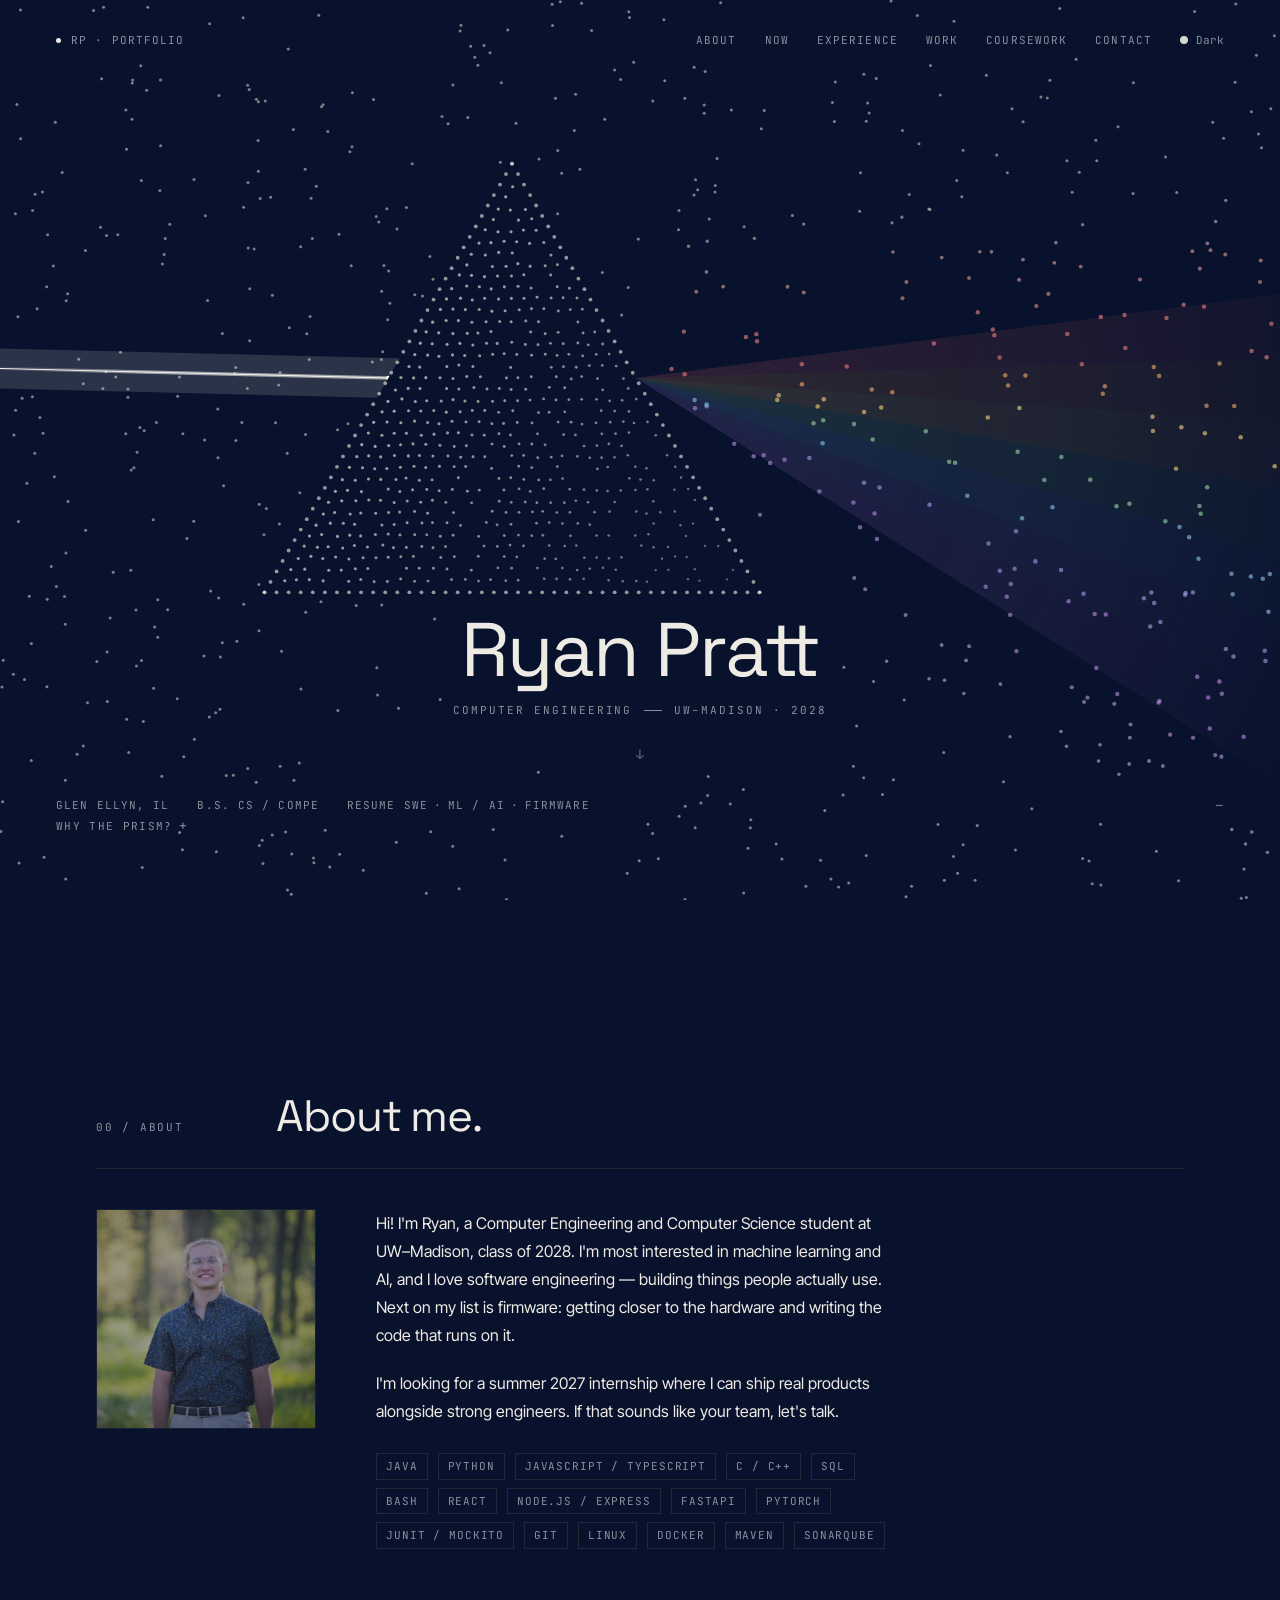
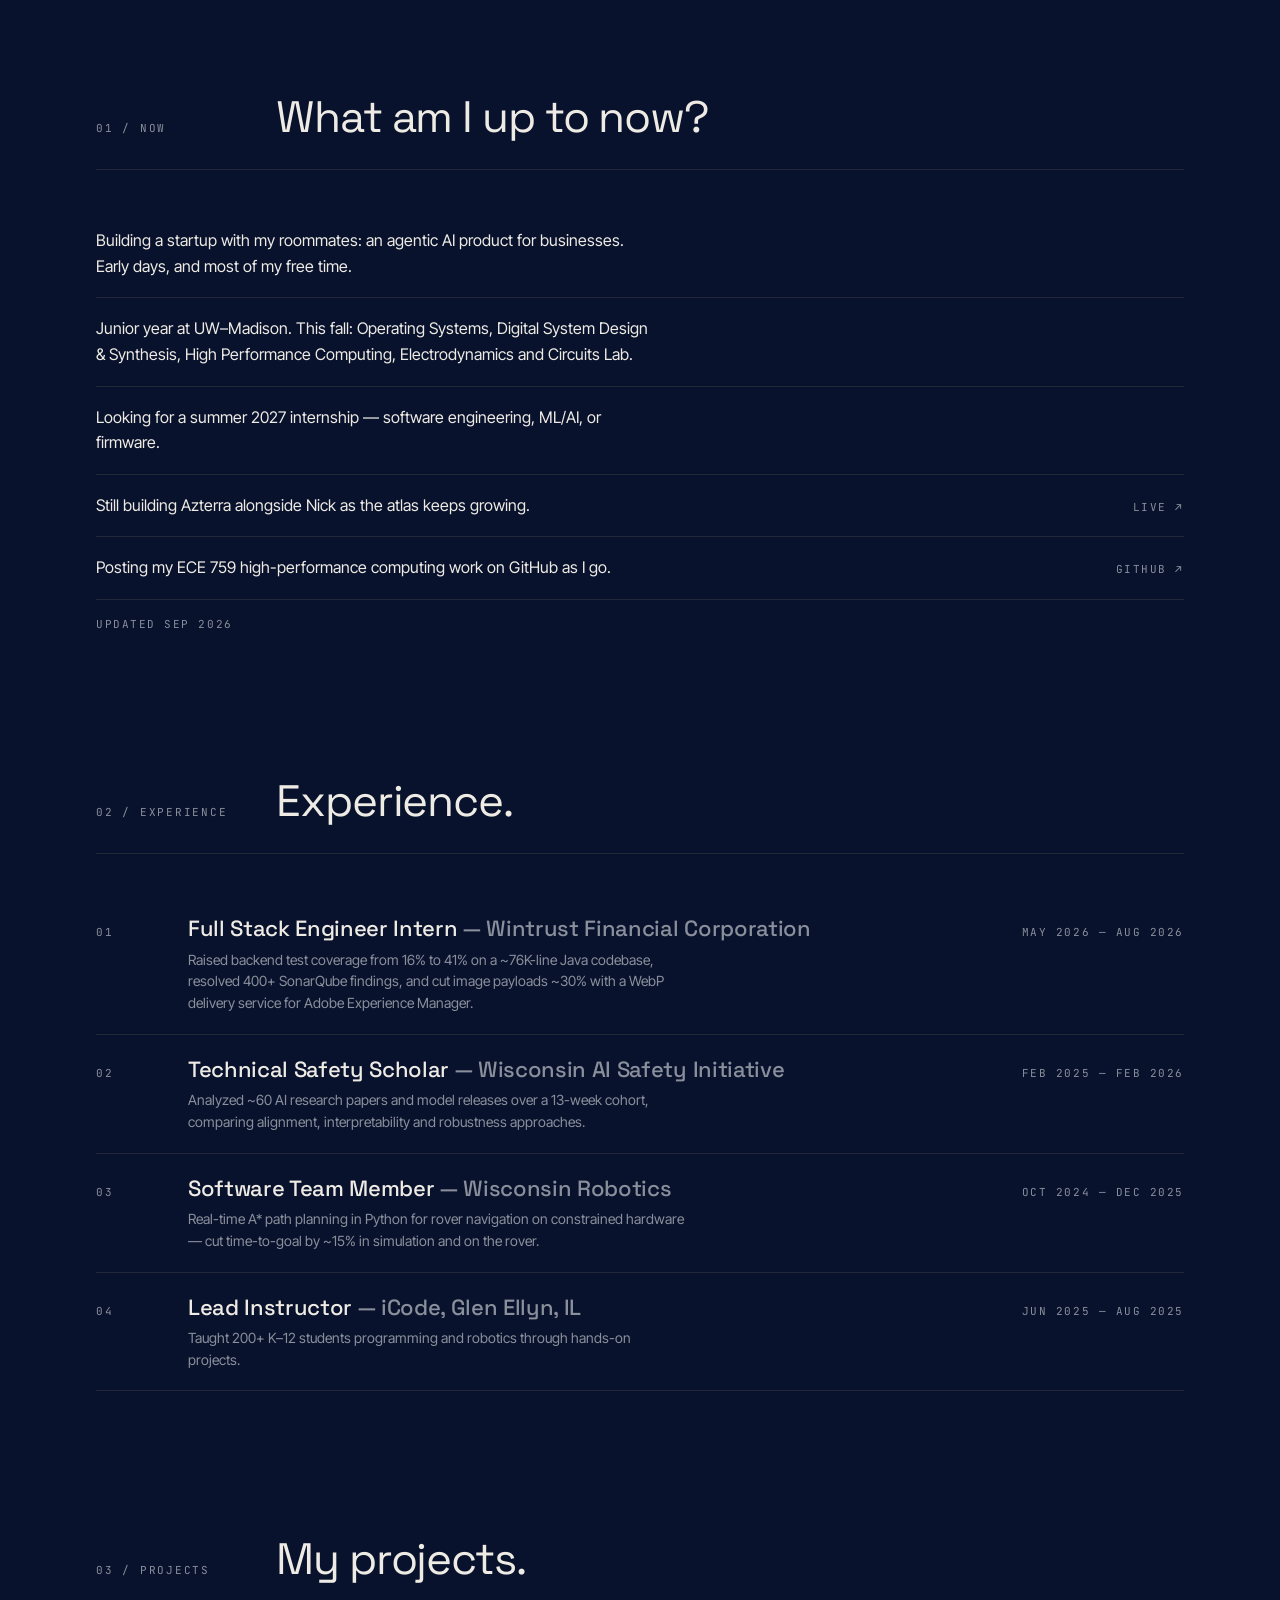
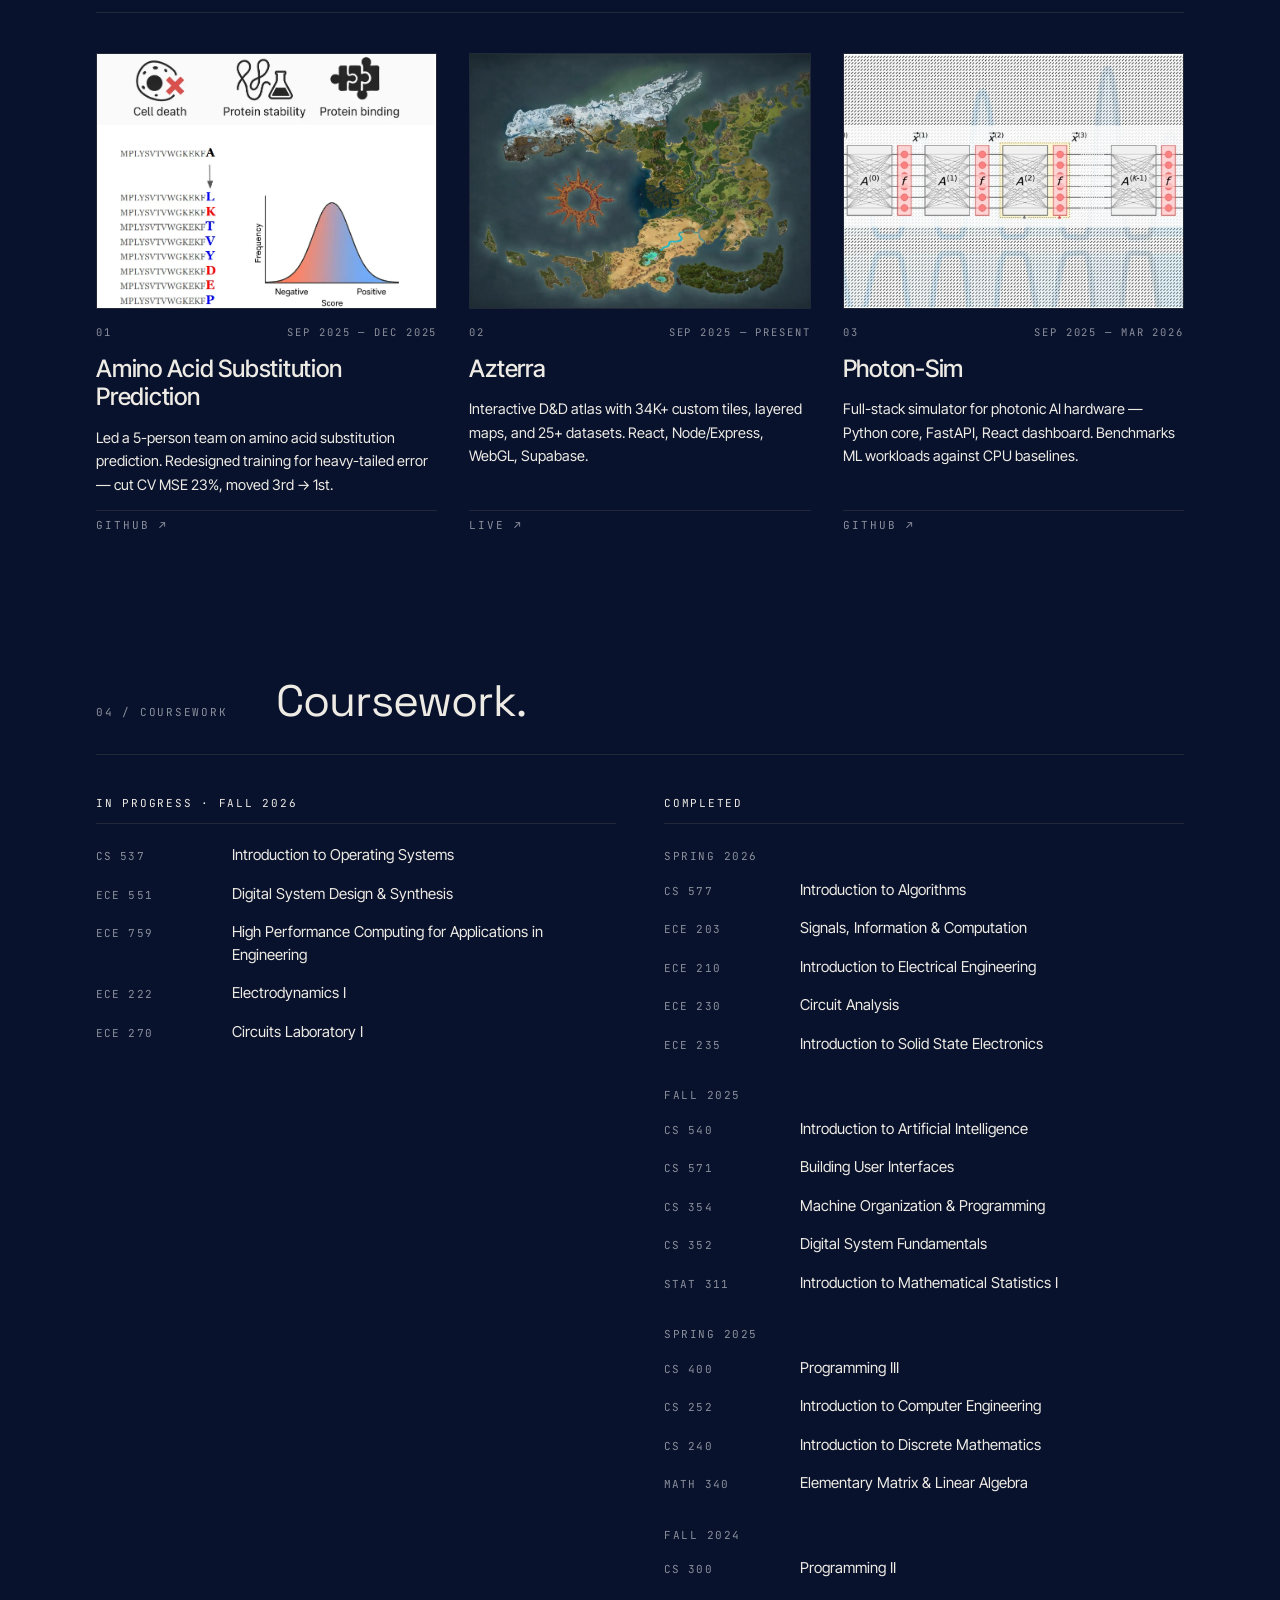
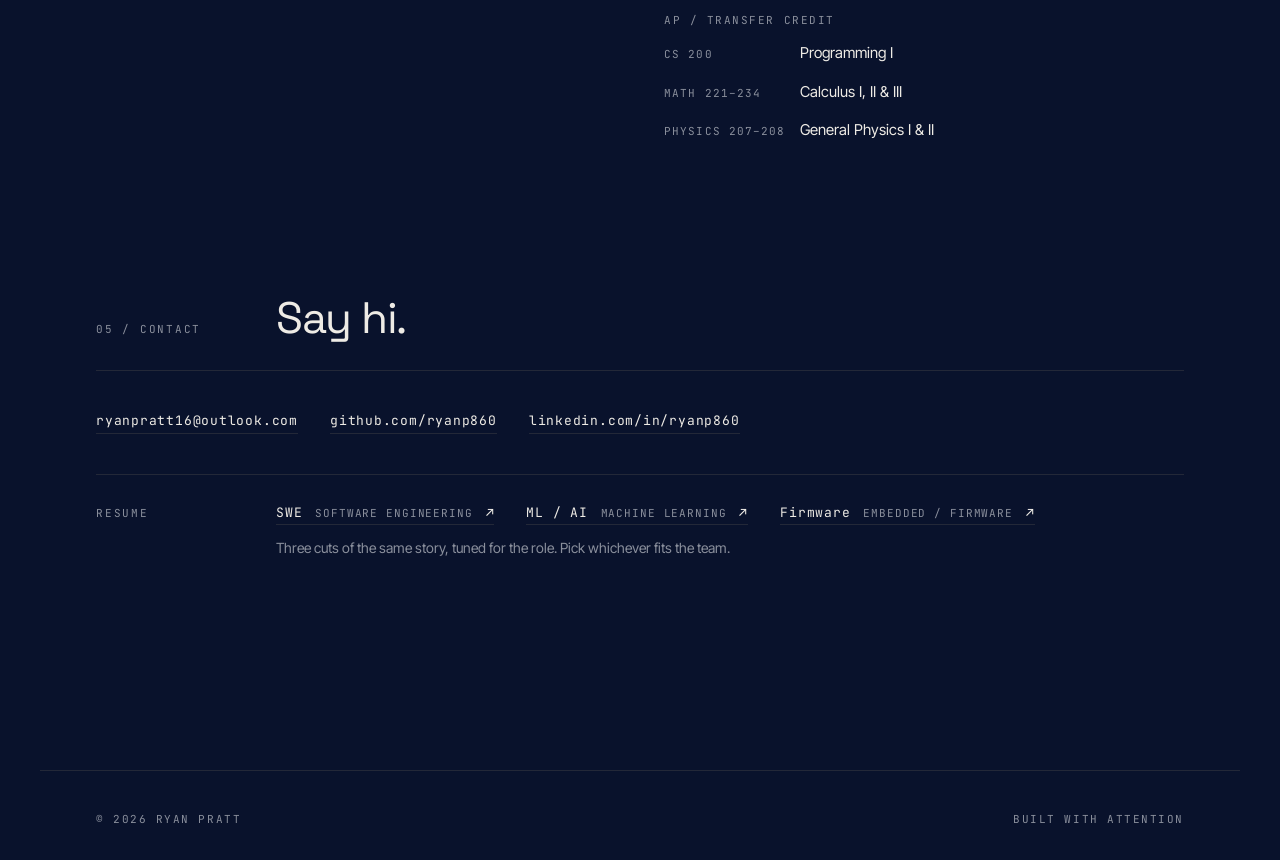
==== preview/scroll-spy/index.html @ 7c5acd74 "preview scroll-spy" ====
<!doctype html>
<html lang="en">
  <head>
    <meta charset="UTF-8" />
    <meta name="viewport" content="width=device-width, initial-scale=1.0" />
    <meta name="description" content="Ryan Pratt — Computer Engineering and Computer Science student at UW–Madison. Machine learning and AI, software engineering, firmware next." />
    <title>Ryan Pratt — Portfolio</title>
    <link rel="icon" href="/preview/scroll-spy/favicon.svg" type="image/svg+xml" />
    <meta property="og:title" content="Ryan Pratt — Portfolio" />
    <meta property="og:description" content="Computer Engineering and Computer Science student at UW–Madison. Machine learning and AI, software engineering, firmware next." />
    <meta property="og:type" content="website" />
    <meta property="og:url" content="https://ryanp860.github.io/" />
    <meta property="og:image" content="https://ryanp860.github.io/og.jpg" />
    <meta property="og:image:width" content="1200" />
    <meta property="og:image:height" content="630" />
    <meta name="twitter:card" content="summary_large_image" />
    <meta name="theme-color" content="#09122C" />
    <link rel="preconnect" href="https://fonts.googleapis.com" />
    <link rel="preconnect" href="https://fonts.gstatic.com" crossorigin />
    <link href="https://fonts.googleapis.com/css2?family=Space+Grotesk:wght@300;400;500;600&family=JetBrains+Mono:wght@400;500&family=Inter+Tight:wght@300;400;500&display=swap" rel="stylesheet" />
    <script type="module" crossorigin src="/preview/scroll-spy/assets/index-CgZBT2Pl.js"></script>
    <link rel="stylesheet" crossorigin href="/preview/scroll-spy/assets/index-nPAJjqYy.css">
  </head>
  <body>
    <div id="root"></div>
  </body>
</html>
---- preview/scroll-spy/assets/index-nPAJjqYy.css ----
:root{--bg: oklch(.975 .006 80);--surface: oklch(.955 .008 80);--ink: oklch(.18 .01 270);--muted: oklch(.48 .01 270);--hairline: oklch(.85 .006 80);--font-display: "Space Grotesk", "Inter Tight", -apple-system, BlinkMacSystemFont, sans-serif;--font-body: "Inter Tight", -apple-system, BlinkMacSystemFont, sans-serif;--font-mono: "JetBrains Mono", ui-monospace, monospace}html[data-theme=dark]{--bg: #09122C;--surface: oklch(.21 .04 270);--ink: oklch(.94 .008 80);--muted: oklch(.65 .02 270);--hairline: oklch(.28 .03 270)}*{box-sizing:border-box}html,body{margin:0;padding:0}body{background:var(--bg);color:var(--ink);font-family:var(--font-body);font-weight:400;font-size:15px;line-height:1.5;-webkit-font-smoothing:antialiased;transition:background .9s cubic-bezier(.4,0,.2,1),color .9s cubic-bezier(.4,0,.2,1);overflow-x:hidden}.stars-canvas{position:fixed;inset:0;width:100%;height:100%;pointer-events:none;z-index:0}.hero{position:relative;min-height:100vh;min-height:100svh;z-index:1}.hero-canvas-layer{position:absolute;inset:0;z-index:0}.prism-canvas{position:absolute;inset:0;width:100%;height:100%;display:block}.hero-chrome{position:relative;z-index:2;display:grid;grid-template-rows:auto 1fr auto;min-height:100vh;min-height:100svh;padding:32px 56px;pointer-events:none}.hero-chrome>*{pointer-events:auto}.hero-chrome .stage{pointer-events:none}.chrome-row{display:flex;justify-content:space-between;align-items:center;font-family:var(--font-mono);font-size:11px;letter-spacing:.1em;text-transform:uppercase;color:var(--muted)}.chrome-row .dot{display:inline-block;width:5px;height:5px;border-radius:50%;background:var(--ink);margin-right:10px;vertical-align:middle}.chrome-row a,.chrome-row button{color:var(--muted);background:none;border:0;font:inherit;text-decoration:none;cursor:pointer;padding:0}.chrome-row a:hover,.chrome-row button:hover{color:var(--ink)}.chrome-row .group{display:flex;gap:28px;align-items:center}.chrome-row a.active{color:var(--ink);border-bottom:1px solid var(--hairline);padding-bottom:2px}.stage{display:grid;place-items:end center;padding-bottom:4vh}.lockup{text-align:center;pointer-events:auto}.lockup .name{font-family:var(--font-display);font-weight:400;font-style:normal;font-size:clamp(40px,6vw,76px);letter-spacing:-.03em;line-height:1;color:var(--ink)}.lockup .role{margin-top:14px;font-family:var(--font-mono);font-size:11px;letter-spacing:.18em;text-transform:uppercase;color:var(--muted)}.lockup .role .sep{display:inline-block;width:18px;height:1px;background:var(--muted);vertical-align:middle;margin:0 12px}.scroll-cue{margin-top:30px;font-family:var(--font-mono);font-size:13px;line-height:1;color:var(--muted);opacity:0;animation:scroll-cue-in .5s ease forwards 1.5s,scroll-cue-drift 2s ease-in-out infinite 1.5s}@keyframes scroll-cue-in{to{opacity:.7}}@keyframes scroll-cue-drift{0%,to{transform:translateY(0)}50%{transform:translateY(6px)}}@media(prefers-reduced-motion:reduce){.scroll-cue{opacity:.7;animation:none}}.readout{font-variant-numeric:tabular-nums;min-width:170px;text-align:right}@media(max-width:720px){.hero-chrome{padding:24px 20px}.chrome-row{flex-wrap:wrap;gap:10px 16px}.chrome-row .group{gap:16px;flex-wrap:wrap}.chrome-row .group>span:first-child{white-space:nowrap}.readout{min-width:0;text-align:left}}main{position:relative;z-index:1;padding:120px 56px 140px;max-width:1200px;margin:0 auto}@media(max-width:720px){main{padding:80px 24px 100px}}section{padding:72px 0}.section-head{display:grid;grid-template-columns:140px 1fr;gap:40px;align-items:baseline;padding-bottom:28px;border-bottom:1px solid var(--hairline)}.section-head .marker{font-family:var(--font-mono);font-size:11px;letter-spacing:.16em;text-transform:uppercase;color:var(--muted)}.section-head h2{margin:0;font-family:var(--font-display);font-weight:400;font-size:clamp(28px,3.6vw,44px);letter-spacing:-.025em;line-height:1.1}.section-head h2 em,.proj-head-row h2 em{font-style:normal}.two-col{display:grid;grid-template-columns:minmax(180px,240px) 1fr;gap:40px;margin-top:40px}.two-col .marker{font-family:var(--font-mono);font-size:11px;letter-spacing:.16em;text-transform:uppercase;color:var(--muted);padding-top:4px}@media(max-width:720px){.section-head,.two-col{grid-template-columns:1fr;gap:16px}}.proj-head-row{display:flex;align-items:baseline;gap:20px;flex-wrap:wrap}.proj-head-row h2{flex:0 0 auto}.proj-peek{background:none;border:none;font-family:var(--font-mono);font-size:12px;letter-spacing:.06em;color:var(--muted);cursor:pointer;padding:0 0 4px;margin-left:4px;text-decoration:none;transition:color .16s}.proj-peek:hover{color:var(--ink)}.back-arrow{background:none;border:1px solid var(--hairline);width:34px;height:34px;border-radius:50%;color:var(--ink);cursor:pointer;font-size:16px;line-height:1;display:inline-flex;align-items:center;justify-content:center;transition:border-color .16s,transform .16s;flex:0 0 auto}.back-arrow:hover{border-color:var(--ink);transform:translate(-2px)}.proj-link.placeholder{color:var(--muted);opacity:.6}@keyframes slideInFromRight{0%{opacity:0;transform:translate(28px)}to{opacity:1;transform:translate(0)}}@keyframes slideInFromLeft{0%{opacity:0;transform:translate(-28px)}to{opacity:1;transform:translate(0)}}.proj-slide-in-forward{animation:slideInFromRight .38s cubic-bezier(.2,.7,.2,1) both}.proj-slide-in-back{animation:slideInFromLeft .38s cubic-bezier(.2,.7,.2,1) both}.proj-slide-in{animation:slideInFromRight .38s cubic-bezier(.2,.7,.2,1) both}@keyframes projEnterRight{0%{opacity:0;transform:translate(32px)}to{opacity:1;transform:translate(0)}}@keyframes projEnterLeft{0%{opacity:0;transform:translate(-32px)}to{opacity:1;transform:translate(0)}}@keyframes projExitLeft{0%{opacity:1;transform:translate(0)}to{opacity:0;transform:translate(-24px)}}@keyframes projExitRight{0%{opacity:1;transform:translate(0)}to{opacity:0;transform:translate(24px)}}.proj-enter-forward{animation:projEnterRight .3s cubic-bezier(.2,.7,.2,1) both}.proj-enter-back{animation:projEnterLeft .3s cubic-bezier(.2,.7,.2,1) both}.proj-exit-forward{animation:projExitLeft .22s cubic-bezier(.5,0,.75,0) both;pointer-events:none}.proj-exit-back{animation:projExitRight .22s cubic-bezier(.5,0,.75,0) both;pointer-events:none}@media(prefers-reduced-motion:reduce){.proj-slide-in-forward,.proj-slide-in-back,.proj-slide-in,.proj-enter-forward,.proj-enter-back,.proj-exit-forward,.proj-exit-back{animation:none}}.proj-grid{margin-top:40px;display:grid;grid-template-columns:repeat(3,1fr);gap:32px}.proj-card{display:flex;flex-direction:column;gap:14px}.proj-image{aspect-ratio:4 / 3;width:100%;background:var(--surface);border:1px solid var(--hairline);display:flex;align-items:center;justify-content:center;overflow:hidden;position:relative}.proj-image img{width:100%;height:100%;object-fit:cover;display:block}.proj-image>span{font-family:var(--font-mono);font-size:10.5px;letter-spacing:.2em;text-transform:uppercase;color:var(--muted);opacity:.6}.proj-meta{display:flex;justify-content:space-between;align-items:baseline;font-family:var(--font-mono);font-size:10.5px;letter-spacing:.18em;text-transform:uppercase;color:var(--muted);padding-top:2px}.proj-title{margin:0;font-family:var(--font-body);font-style:normal;font-weight:500;font-size:clamp(20px,2vw,24px);line-height:1.2;letter-spacing:-.01em;color:var(--ink)}.proj-blurb{margin:0;font-size:14.5px;line-height:1.6;color:var(--ink);max-width:44ch;text-wrap:pretty}.proj-link{font-family:var(--font-mono);font-size:11px;letter-spacing:.18em;text-transform:uppercase;color:var(--muted);text-decoration:none;margin-top:auto;padding-top:6px;border-top:1px solid var(--hairline);transition:color .16s}.proj-link:hover{color:var(--ink)}@media(max-width:880px){.proj-grid{grid-template-columns:1fr;gap:44px}.proj-image{aspect-ratio:16 / 10}}.about-photo{display:flex;justify-content:flex-start;align-items:flex-start}.photo-slot{aspect-ratio:1 / 1;width:100%;max-width:220px;background:var(--surface);border:1px solid var(--hairline);display:flex;align-items:center;justify-content:center;font-family:var(--font-mono);font-size:10px;letter-spacing:.2em;text-transform:uppercase;color:var(--muted);opacity:.6}.photo-slot img{width:100%;height:100%;object-fit:cover;object-position:100% center;display:block}.about p{max-width:58ch;font-size:16px;line-height:1.75;margin:0 0 20px;color:var(--ink)}.about-skills{list-style:none;padding:0;margin:28px 0 0;display:flex;flex-wrap:wrap;gap:8px 10px;max-width:58ch}.about-skills li{font-family:var(--font-mono);font-size:11px;letter-spacing:.08em;text-transform:uppercase;color:var(--muted);border:1px solid var(--hairline);padding:4px 9px}.now-list{list-style:none;padding:0;margin:40px 0 0}.now-list li{display:flex;justify-content:space-between;align-items:baseline;gap:24px;padding:18px 0;border-bottom:1px solid var(--hairline)}.now-text{font-size:16px;line-height:1.6;max-width:62ch;color:var(--ink)}.now-link{flex:0 0 auto;font-family:var(--font-mono);font-size:11px;letter-spacing:.14em;text-transform:uppercase;color:var(--muted);text-decoration:none;transition:color .16s}.now-link:hover{color:var(--ink)}.now-updated{margin:16px 0 0;font-family:var(--font-mono);font-size:11px;letter-spacing:.14em;text-transform:uppercase;color:var(--muted)}@media(max-width:720px){.now-list li{flex-direction:column;gap:8px}}.course-cols{display:grid;grid-template-columns:1fr 1fr;gap:48px;margin-top:40px}.course-term{font-family:var(--font-mono);font-size:11px;letter-spacing:.16em;text-transform:uppercase;color:var(--ink);padding-bottom:12px;border-bottom:1px solid var(--hairline)}.course-subterm{font-family:var(--font-mono);font-size:11px;letter-spacing:.14em;text-transform:uppercase;color:var(--muted);margin:24px 0 6px}.course-group-current .course-list{margin-top:12px}.course-list{list-style:none;padding:0;margin:0}.course-list li{display:grid;grid-template-columns:120px 1fr;gap:16px;align-items:baseline;padding:8px 0}.course-code{font-family:var(--font-mono);font-size:11px;letter-spacing:.1em;color:var(--muted);white-space:nowrap}.course-name{font-size:15px;line-height:1.5;color:var(--ink)}@media(max-width:880px){.course-cols{grid-template-columns:1fr;gap:40px}}@media(max-width:720px){.course-list li{grid-template-columns:100px 1fr;gap:12px}}.contact-row{margin-top:40px;display:flex;flex-wrap:wrap;gap:32px}.contact-row a{font-family:var(--font-mono);font-size:13px;letter-spacing:.06em;color:var(--ink);text-decoration:none;border-bottom:1px solid var(--hairline);padding-bottom:2px;transition:border-color .16s}.contact-row a:hover{border-color:var(--ink)}.chrome-row .resume-links a{border-bottom:1px solid transparent;transition:color .16s,border-color .16s}.chrome-row .resume-links a:hover{color:var(--ink);border-bottom-color:var(--hairline)}.chrome-row .resume-sep{margin:0 6px}.resume-row{margin-top:40px;padding-top:28px;border-top:1px solid var(--hairline);display:grid;grid-template-columns:140px 1fr;gap:12px 40px;align-items:baseline}.resume-label{font-family:var(--font-mono);font-size:11px;letter-spacing:.16em;text-transform:uppercase;color:var(--muted)}.resume-list{display:flex;flex-wrap:wrap;gap:12px 32px}.resume-list a{font-family:var(--font-mono);font-size:13px;letter-spacing:.06em;color:var(--ink);text-decoration:none;border-bottom:1px solid var(--hairline);padding-bottom:2px;transition:border-color .16s}.resume-list a:hover{border-color:var(--ink)}.resume-note{color:var(--muted);font-size:11px;letter-spacing:.08em;text-transform:uppercase;margin:0 4px}.resume-hint{grid-column:2;margin:0;font-size:14px;color:var(--muted);max-width:58ch}@media(max-width:720px){.resume-row{grid-template-columns:1fr;gap:12px}.resume-hint{grid-column:1}}.exp-list{list-style:none;padding:0;margin:0}.exp-list li{display:grid;grid-template-columns:60px 1fr auto;gap:32px;align-items:baseline;padding:20px 0;border-bottom:1px solid var(--hairline)}.exp-list .num{font-family:var(--font-mono);font-size:11px;letter-spacing:.16em;color:var(--muted)}.exp-list .role-title{font-family:var(--font-display);font-style:normal;font-weight:500;font-size:clamp(18px,1.8vw,22px);line-height:1.3;letter-spacing:-.015em}.exp-list .role-title .org{font-style:normal;color:var(--muted)}.exp-list .role-body{display:flex;flex-direction:column;gap:6px}.exp-list .role-blurb{font-family:var(--font-body);font-size:14px;line-height:1.55;color:var(--muted);max-width:62ch}.exp-list .when{font-family:var(--font-mono);font-size:11px;letter-spacing:.14em;text-transform:uppercase;color:var(--muted);white-space:nowrap}@media(max-width:720px){.exp-list li{grid-template-columns:1fr;gap:4px}}.prism-why{padding-bottom:32px;align-self:end}.prism-why-sum{display:inline-flex;align-items:center;gap:7px;font-family:var(--font-mono);font-size:11px;letter-spacing:.12em;text-transform:uppercase;color:var(--muted);cursor:pointer;list-style:none;-webkit-user-select:none;user-select:none;border-bottom:1px solid transparent;transition:color .2s,border-color .2s}.prism-why-sum::-webkit-details-marker{display:none}.prism-why-sum:after{content:"+";font-size:13px;line-height:1;font-weight:400;transition:opacity .14s}details.prism-why[open] .prism-why-sum:after{content:"−"}.prism-why-sum:hover{color:var(--ink);border-bottom-color:var(--hairline)}details.prism-why[open] .prism-why-sum{color:var(--ink)}@keyframes prismWhyIn{0%{opacity:0;transform:translateY(6px)}to{opacity:1;transform:translateY(0)}}.prism-why-body{padding-top:16px;max-width:400px;animation:prismWhyIn .24s cubic-bezier(.2,.7,.2,1) both}.prism-why-body p{margin:0;font-family:var(--font-body);font-size:13px;line-height:1.65;color:var(--muted)}@media(prefers-reduced-motion:reduce){.prism-why-body{animation:none}}footer{position:relative;z-index:1;padding:40px 56px 32px;display:flex;justify-content:space-between;font-family:var(--font-mono);font-size:11px;letter-spacing:.14em;text-transform:uppercase;color:var(--muted);border-top:1px solid var(--hairline);max-width:1200px;margin:0 auto}
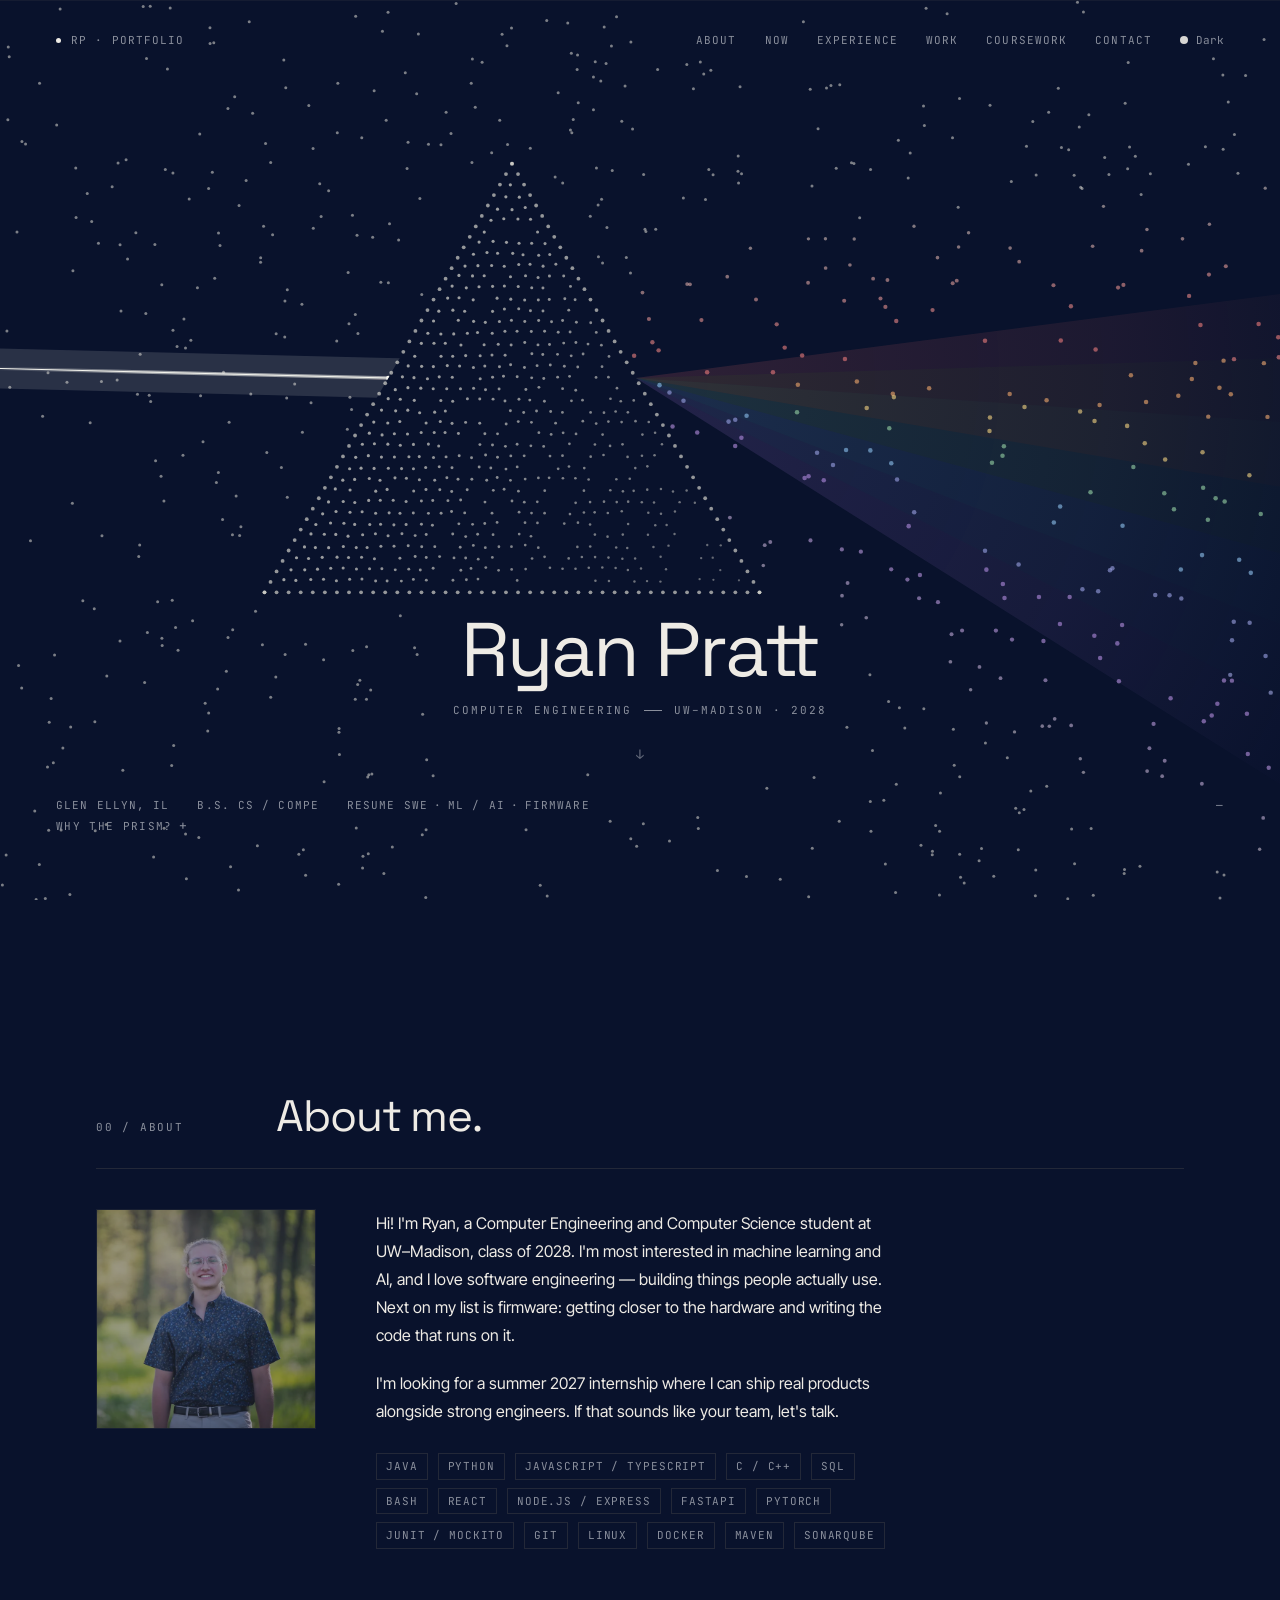
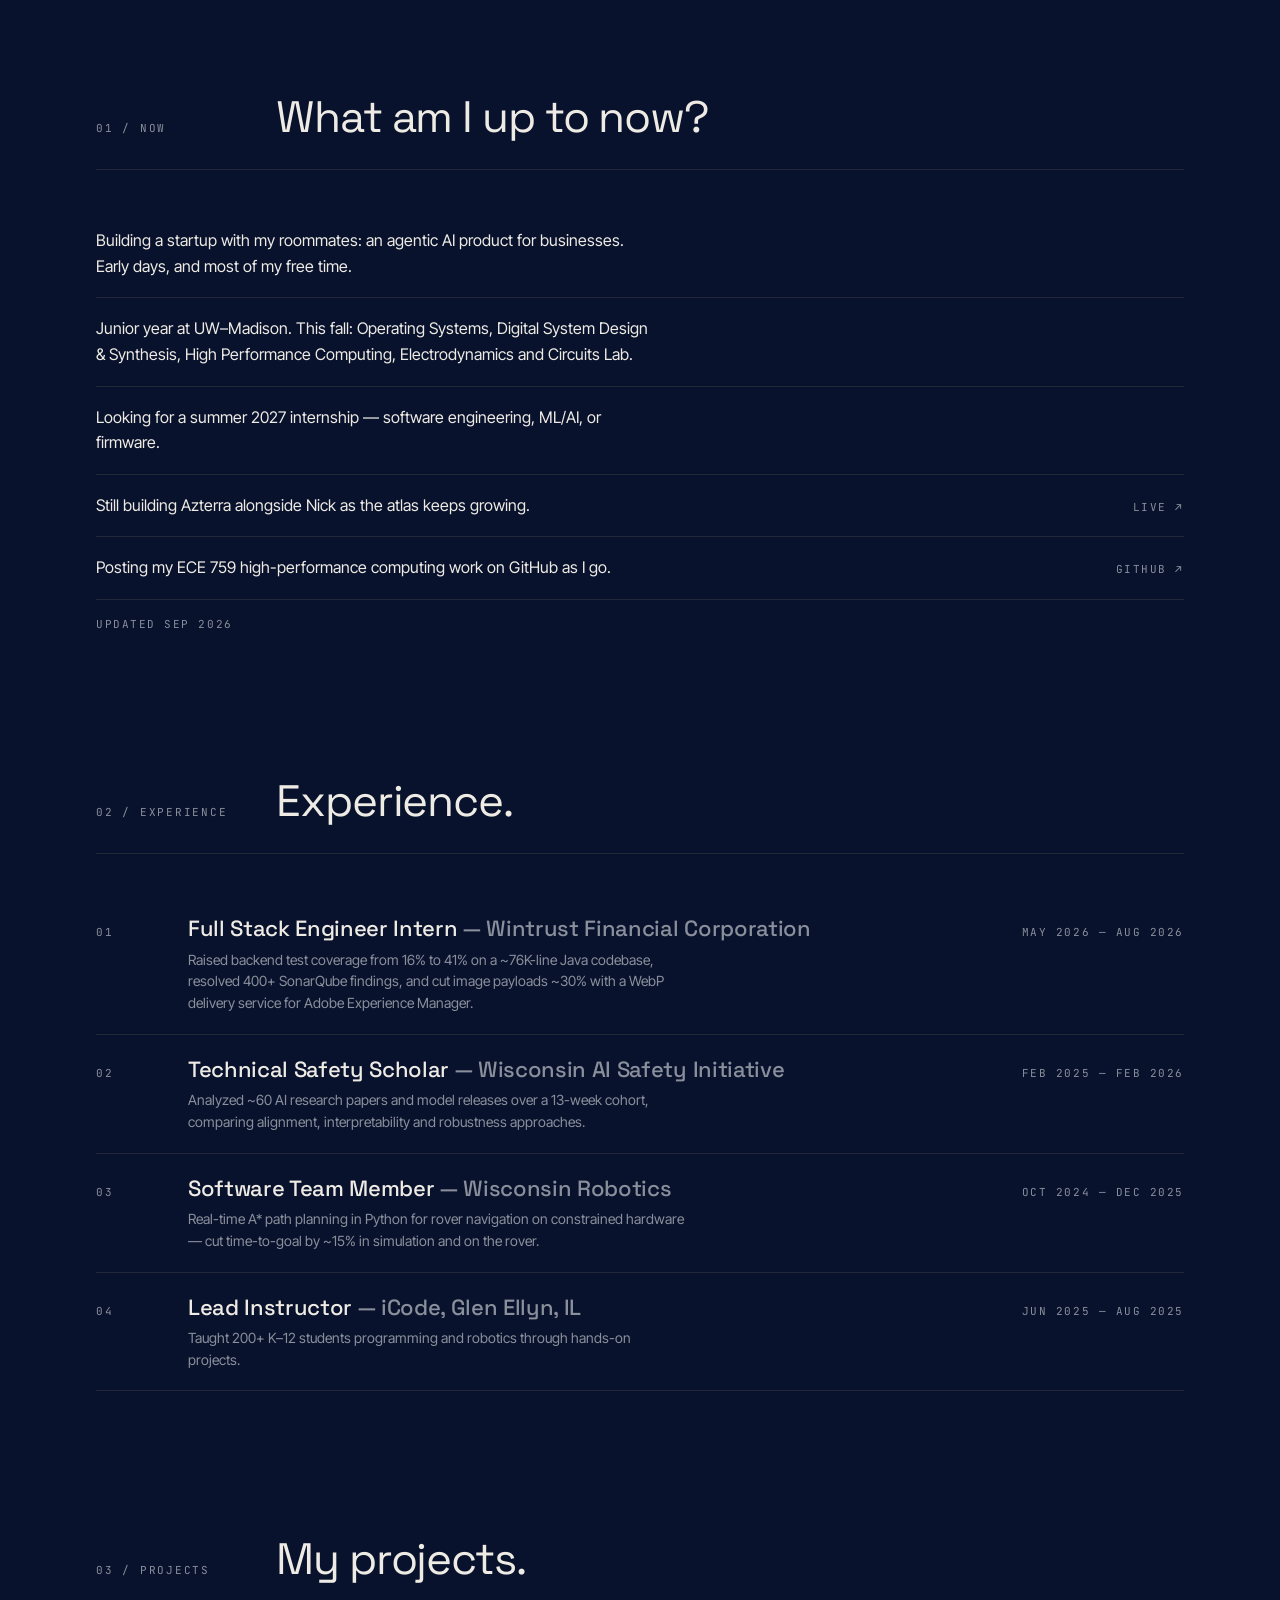
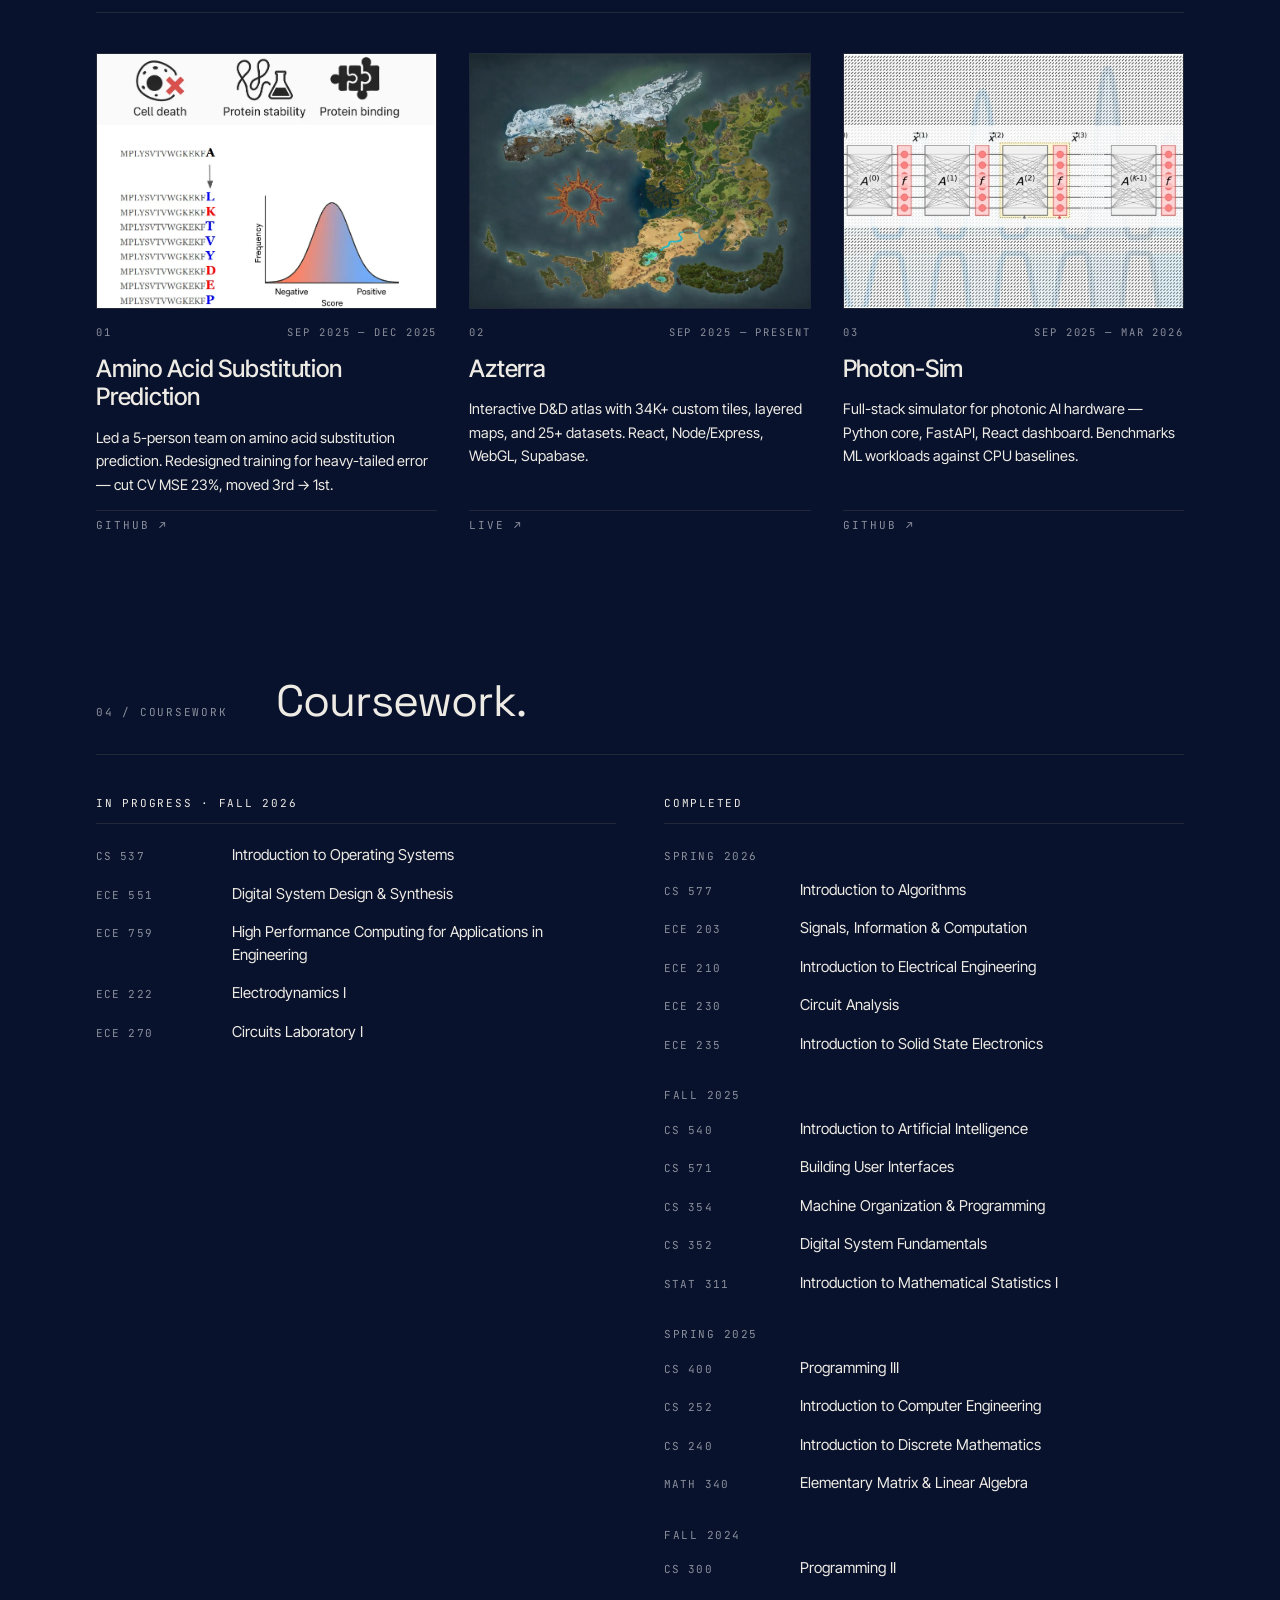
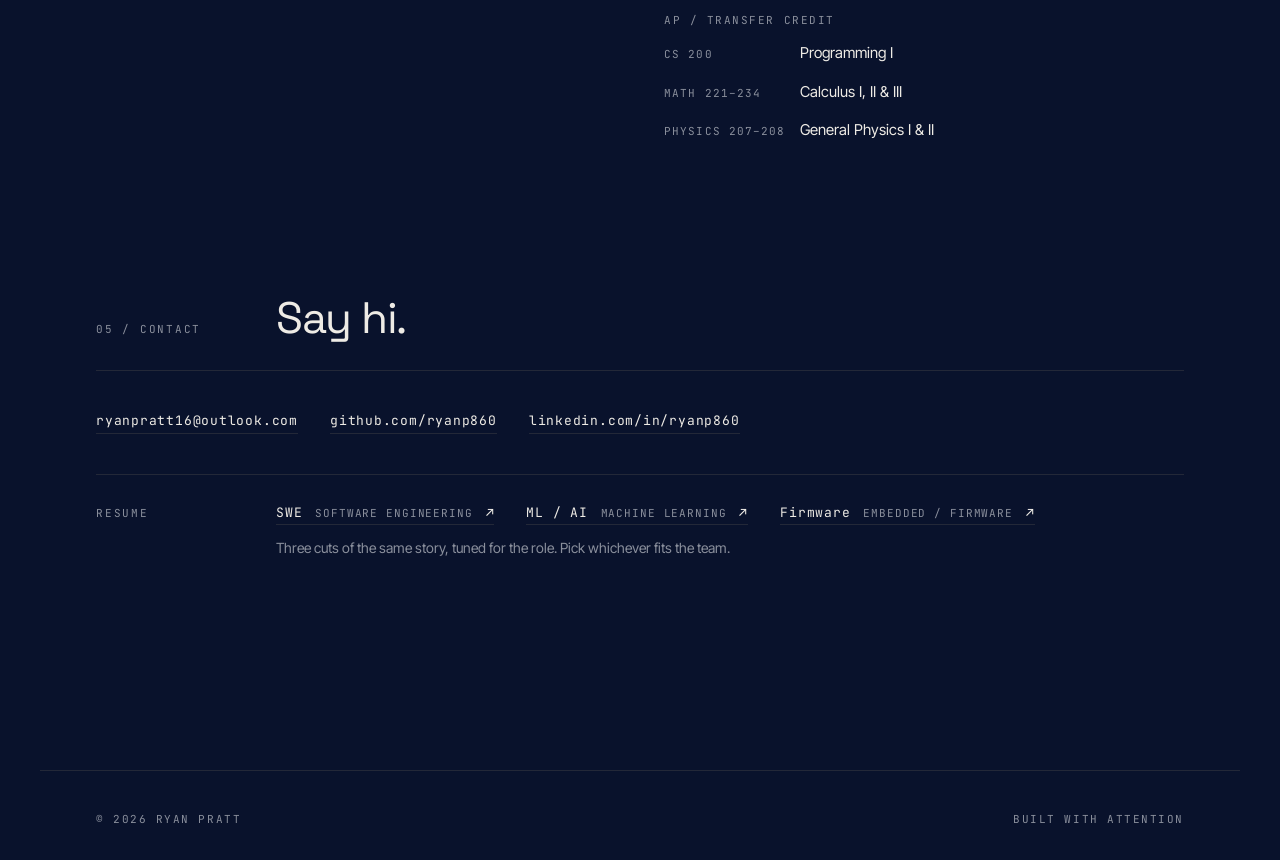
==== commit 27856d9f: "preview scroll-spy" ====
--- a/preview/scroll-spy/index.html
+++ b/preview/scroll-spy/index.html
@@ -18,8 +18,8 @@
     <link rel="preconnect" href="https://fonts.googleapis.com" />
     <link rel="preconnect" href="https://fonts.gstatic.com" crossorigin />
     <link href="https://fonts.googleapis.com/css2?family=Space+Grotesk:wght@300;400;500;600&family=JetBrains+Mono:wght@400;500&family=Inter+Tight:wght@300;400;500&display=swap" rel="stylesheet" />
-    <script type="module" crossorigin src="/preview/scroll-spy/assets/index-CgZBT2Pl.js"></script>
-    <link rel="stylesheet" crossorigin href="/preview/scroll-spy/assets/index-nPAJjqYy.css">
+    <script type="module" crossorigin src="/preview/scroll-spy/assets/index-DGbY80Jf.js"></script>
+    <link rel="stylesheet" crossorigin href="/preview/scroll-spy/assets/index-BDTHiBqz.css">
   </head>
   <body>
     <div id="root"></div>
--- a/preview/scroll-spy/assets/index-BDTHiBqz.css
+++ b/preview/scroll-spy/assets/index-BDTHiBqz.css
@@ -0,0 +1 @@
+:root{--bg: oklch(.975 .006 80);--surface: oklch(.955 .008 80);--ink: oklch(.18 .01 270);--muted: oklch(.48 .01 270);--hairline: oklch(.85 .006 80);--font-display: "Space Grotesk", "Inter Tight", -apple-system, BlinkMacSystemFont, sans-serif;--font-body: "Inter Tight", -apple-system, BlinkMacSystemFont, sans-serif;--font-mono: "JetBrains Mono", ui-monospace, monospace}html[data-theme=dark]{--bg: #09122C;--surface: oklch(.21 .04 270);--ink: oklch(.94 .008 80);--muted: oklch(.65 .02 270);--hairline: oklch(.28 .03 270)}*{box-sizing:border-box}html,body{margin:0;padding:0}body{background:var(--bg);color:var(--ink);font-family:var(--font-body);font-weight:400;font-size:15px;line-height:1.5;-webkit-font-smoothing:antialiased;transition:background .9s cubic-bezier(.4,0,.2,1),color .9s cubic-bezier(.4,0,.2,1);overflow-x:hidden}.stars-canvas{position:fixed;inset:0;width:100%;height:100%;pointer-events:none;z-index:0}.hero{position:relative;min-height:100vh;min-height:100svh;z-index:1}.hero-canvas-layer{position:absolute;inset:0;z-index:0}.prism-canvas{position:absolute;inset:0;width:100%;height:100%;display:block}.hero-chrome{position:relative;z-index:2;display:grid;grid-template-rows:auto 1fr auto;min-height:100vh;min-height:100svh;padding:32px 56px;pointer-events:none}.hero-chrome>*{pointer-events:auto}.hero-chrome .stage{pointer-events:none}.chrome-row{display:flex;justify-content:space-between;align-items:center;font-family:var(--font-mono);font-size:11px;letter-spacing:.1em;text-transform:uppercase;color:var(--muted)}.chrome-row .dot{display:inline-block;width:5px;height:5px;border-radius:50%;background:var(--ink);margin-right:10px;vertical-align:middle}.chrome-row a,.chrome-row button{color:var(--muted);background:none;border:0;font:inherit;text-decoration:none;cursor:pointer;padding:0}.chrome-row a:hover,.chrome-row button:hover{color:var(--ink)}.chrome-row .group{display:flex;gap:28px;align-items:center}.chrome-row a.active{color:var(--ink);border-bottom:1px solid var(--hairline);padding-bottom:2px}.fixed-nav{position:fixed;top:0;left:0;right:0;z-index:20;padding:14px 56px;background:color-mix(in oklab,var(--bg) 85%,transparent);-webkit-backdrop-filter:blur(10px);backdrop-filter:blur(10px);border-bottom:1px solid var(--hairline);transform:translateY(-100%);transition:transform .2s ease;pointer-events:none}.fixed-nav.is-visible{transform:translateY(0);pointer-events:auto}@media(prefers-reduced-motion:reduce){.fixed-nav{transition:none}}.stage{display:grid;place-items:end center;padding-bottom:4vh}.lockup{text-align:center;pointer-events:auto}.lockup .name{font-family:var(--font-display);font-weight:400;font-style:normal;font-size:clamp(40px,6vw,76px);letter-spacing:-.03em;line-height:1;color:var(--ink)}.lockup .role{margin-top:14px;font-family:var(--font-mono);font-size:11px;letter-spacing:.18em;text-transform:uppercase;color:var(--muted)}.lockup .role .sep{display:inline-block;width:18px;height:1px;background:var(--muted);vertical-align:middle;margin:0 12px}.scroll-cue{margin-top:30px;font-family:var(--font-mono);font-size:13px;line-height:1;color:var(--muted);opacity:0;animation:scroll-cue-in .5s ease forwards 1.5s,scroll-cue-drift 2s ease-in-out infinite 1.5s}@keyframes scroll-cue-in{to{opacity:.7}}@keyframes scroll-cue-drift{0%,to{transform:translateY(0)}50%{transform:translateY(6px)}}@media(prefers-reduced-motion:reduce){.scroll-cue{opacity:.7;animation:none}}.readout{font-variant-numeric:tabular-nums;min-width:170px;text-align:right}@media(max-width:720px){.hero-chrome,.fixed-nav{padding:24px 20px}.chrome-row{flex-wrap:wrap;gap:10px 16px}.chrome-row .group{gap:16px;flex-wrap:wrap}.chrome-row .group>span:first-child{white-space:nowrap}.readout{min-width:0;text-align:left}}main{position:relative;z-index:1;padding:120px 56px 140px;max-width:1200px;margin:0 auto}@media(max-width:720px){main{padding:80px 24px 100px}}section{padding:72px 0}.section-head{display:grid;grid-template-columns:140px 1fr;gap:40px;align-items:baseline;padding-bottom:28px;border-bottom:1px solid var(--hairline)}.section-head .marker{font-family:var(--font-mono);font-size:11px;letter-spacing:.16em;text-transform:uppercase;color:var(--muted)}.section-head h2{margin:0;font-family:var(--font-display);font-weight:400;font-size:clamp(28px,3.6vw,44px);letter-spacing:-.025em;line-height:1.1}.section-head h2 em,.proj-head-row h2 em{font-style:normal}.two-col{display:grid;grid-template-columns:minmax(180px,240px) 1fr;gap:40px;margin-top:40px}.two-col .marker{font-family:var(--font-mono);font-size:11px;letter-spacing:.16em;text-transform:uppercase;color:var(--muted);padding-top:4px}@media(max-width:720px){.section-head,.two-col{grid-template-columns:1fr;gap:16px}}.proj-head-row{display:flex;align-items:baseline;gap:20px;flex-wrap:wrap}.proj-head-row h2{flex:0 0 auto}.proj-peek{background:none;border:none;font-family:var(--font-mono);font-size:12px;letter-spacing:.06em;color:var(--muted);cursor:pointer;padding:0 0 4px;margin-left:4px;text-decoration:none;transition:color .16s}.proj-peek:hover{color:var(--ink)}.back-arrow{background:none;border:1px solid var(--hairline);width:34px;height:34px;border-radius:50%;color:var(--ink);cursor:pointer;font-size:16px;line-height:1;display:inline-flex;align-items:center;justify-content:center;transition:border-color .16s,transform .16s;flex:0 0 auto}.back-arrow:hover{border-color:var(--ink);transform:translate(-2px)}.proj-link.placeholder{color:var(--muted);opacity:.6}@keyframes slideInFromRight{0%{opacity:0;transform:translate(28px)}to{opacity:1;transform:translate(0)}}@keyframes slideInFromLeft{0%{opacity:0;transform:translate(-28px)}to{opacity:1;transform:translate(0)}}.proj-slide-in-forward{animation:slideInFromRight .38s cubic-bezier(.2,.7,.2,1) both}.proj-slide-in-back{animation:slideInFromLeft .38s cubic-bezier(.2,.7,.2,1) both}.proj-slide-in{animation:slideInFromRight .38s cubic-bezier(.2,.7,.2,1) both}@keyframes projEnterRight{0%{opacity:0;transform:translate(32px)}to{opacity:1;transform:translate(0)}}@keyframes projEnterLeft{0%{opacity:0;transform:translate(-32px)}to{opacity:1;transform:translate(0)}}@keyframes projExitLeft{0%{opacity:1;transform:translate(0)}to{opacity:0;transform:translate(-24px)}}@keyframes projExitRight{0%{opacity:1;transform:translate(0)}to{opacity:0;transform:translate(24px)}}.proj-enter-forward{animation:projEnterRight .3s cubic-bezier(.2,.7,.2,1) both}.proj-enter-back{animation:projEnterLeft .3s cubic-bezier(.2,.7,.2,1) both}.proj-exit-forward{animation:projExitLeft .22s cubic-bezier(.5,0,.75,0) both;pointer-events:none}.proj-exit-back{animation:projExitRight .22s cubic-bezier(.5,0,.75,0) both;pointer-events:none}@media(prefers-reduced-motion:reduce){.proj-slide-in-forward,.proj-slide-in-back,.proj-slide-in,.proj-enter-forward,.proj-enter-back,.proj-exit-forward,.proj-exit-back{animation:none}}.proj-grid{margin-top:40px;display:grid;grid-template-columns:repeat(3,1fr);gap:32px}.proj-card{display:flex;flex-direction:column;gap:14px}.proj-image{aspect-ratio:4 / 3;width:100%;background:var(--surface);border:1px solid var(--hairline);display:flex;align-items:center;justify-content:center;overflow:hidden;position:relative}.proj-image img{width:100%;height:100%;object-fit:cover;display:block}.proj-image>span{font-family:var(--font-mono);font-size:10.5px;letter-spacing:.2em;text-transform:uppercase;color:var(--muted);opacity:.6}.proj-meta{display:flex;justify-content:space-between;align-items:baseline;font-family:var(--font-mono);font-size:10.5px;letter-spacing:.18em;text-transform:uppercase;color:var(--muted);padding-top:2px}.proj-title{margin:0;font-family:var(--font-body);font-style:normal;font-weight:500;font-size:clamp(20px,2vw,24px);line-height:1.2;letter-spacing:-.01em;color:var(--ink)}.proj-blurb{margin:0;font-size:14.5px;line-height:1.6;color:var(--ink);max-width:44ch;text-wrap:pretty}.proj-link{font-family:var(--font-mono);font-size:11px;letter-spacing:.18em;text-transform:uppercase;color:var(--muted);text-decoration:none;margin-top:auto;padding-top:6px;border-top:1px solid var(--hairline);transition:color .16s}.proj-link:hover{color:var(--ink)}@media(max-width:880px){.proj-grid{grid-template-columns:1fr;gap:44px}.proj-image{aspect-ratio:16 / 10}}.about-photo{display:flex;justify-content:flex-start;align-items:flex-start}.photo-slot{aspect-ratio:1 / 1;width:100%;max-width:220px;background:var(--surface);border:1px solid var(--hairline);display:flex;align-items:center;justify-content:center;font-family:var(--font-mono);font-size:10px;letter-spacing:.2em;text-transform:uppercase;color:var(--muted);opacity:.6}.photo-slot img{width:100%;height:100%;object-fit:cover;object-position:100% center;display:block}.about p{max-width:58ch;font-size:16px;line-height:1.75;margin:0 0 20px;color:var(--ink)}.about-skills{list-style:none;padding:0;margin:28px 0 0;display:flex;flex-wrap:wrap;gap:8px 10px;max-width:58ch}.about-skills li{font-family:var(--font-mono);font-size:11px;letter-spacing:.08em;text-transform:uppercase;color:var(--muted);border:1px solid var(--hairline);padding:4px 9px}.now-list{list-style:none;padding:0;margin:40px 0 0}.now-list li{display:flex;justify-content:space-between;align-items:baseline;gap:24px;padding:18px 0;border-bottom:1px solid var(--hairline)}.now-text{font-size:16px;line-height:1.6;max-width:62ch;color:var(--ink)}.now-link{flex:0 0 auto;font-family:var(--font-mono);font-size:11px;letter-spacing:.14em;text-transform:uppercase;color:var(--muted);text-decoration:none;transition:color .16s}.now-link:hover{color:var(--ink)}.now-updated{margin:16px 0 0;font-family:var(--font-mono);font-size:11px;letter-spacing:.14em;text-transform:uppercase;color:var(--muted)}@media(max-width:720px){.now-list li{flex-direction:column;gap:8px}}.course-cols{display:grid;grid-template-columns:1fr 1fr;gap:48px;margin-top:40px}.course-term{font-family:var(--font-mono);font-size:11px;letter-spacing:.16em;text-transform:uppercase;color:var(--ink);padding-bottom:12px;border-bottom:1px solid var(--hairline)}.course-subterm{font-family:var(--font-mono);font-size:11px;letter-spacing:.14em;text-transform:uppercase;color:var(--muted);margin:24px 0 6px}.course-group-current .course-list{margin-top:12px}.course-list{list-style:none;padding:0;margin:0}.course-list li{display:grid;grid-template-columns:120px 1fr;gap:16px;align-items:baseline;padding:8px 0}.course-code{font-family:var(--font-mono);font-size:11px;letter-spacing:.1em;color:var(--muted);white-space:nowrap}.course-name{font-size:15px;line-height:1.5;color:var(--ink)}@media(max-width:880px){.course-cols{grid-template-columns:1fr;gap:40px}}@media(max-width:720px){.course-list li{grid-template-columns:100px 1fr;gap:12px}}.contact-row{margin-top:40px;display:flex;flex-wrap:wrap;gap:32px}.contact-row a{font-family:var(--font-mono);font-size:13px;letter-spacing:.06em;color:var(--ink);text-decoration:none;border-bottom:1px solid var(--hairline);padding-bottom:2px;transition:border-color .16s}.contact-row a:hover{border-color:var(--ink)}.chrome-row .resume-links a{border-bottom:1px solid transparent;transition:color .16s,border-color .16s}.chrome-row .resume-links a:hover{color:var(--ink);border-bottom-color:var(--hairline)}.chrome-row .resume-sep{margin:0 6px}.resume-row{margin-top:40px;padding-top:28px;border-top:1px solid var(--hairline);display:grid;grid-template-columns:140px 1fr;gap:12px 40px;align-items:baseline}.resume-label{font-family:var(--font-mono);font-size:11px;letter-spacing:.16em;text-transform:uppercase;color:var(--muted)}.resume-list{display:flex;flex-wrap:wrap;gap:12px 32px}.resume-list a{font-family:var(--font-mono);font-size:13px;letter-spacing:.06em;color:var(--ink);text-decoration:none;border-bottom:1px solid var(--hairline);padding-bottom:2px;transition:border-color .16s}.resume-list a:hover{border-color:var(--ink)}.resume-note{color:var(--muted);font-size:11px;letter-spacing:.08em;text-transform:uppercase;margin:0 4px}.resume-hint{grid-column:2;margin:0;font-size:14px;color:var(--muted);max-width:58ch}@media(max-width:720px){.resume-row{grid-template-columns:1fr;gap:12px}.resume-hint{grid-column:1}}.exp-list{list-style:none;padding:0;margin:0}.exp-list li{display:grid;grid-template-columns:60px 1fr auto;gap:32px;align-items:baseline;padding:20px 0;border-bottom:1px solid var(--hairline)}.exp-list .num{font-family:var(--font-mono);font-size:11px;letter-spacing:.16em;color:var(--muted)}.exp-list .role-title{font-family:var(--font-display);font-style:normal;font-weight:500;font-size:clamp(18px,1.8vw,22px);line-height:1.3;letter-spacing:-.015em}.exp-list .role-title .org{font-style:normal;color:var(--muted)}.exp-list .role-body{display:flex;flex-direction:column;gap:6px}.exp-list .role-blurb{font-family:var(--font-body);font-size:14px;line-height:1.55;color:var(--muted);max-width:62ch}.exp-list .when{font-family:var(--font-mono);font-size:11px;letter-spacing:.14em;text-transform:uppercase;color:var(--muted);white-space:nowrap}@media(max-width:720px){.exp-list li{grid-template-columns:1fr;gap:4px}}.prism-why{padding-bottom:32px;align-self:end}.prism-why-sum{display:inline-flex;align-items:center;gap:7px;font-family:var(--font-mono);font-size:11px;letter-spacing:.12em;text-transform:uppercase;color:var(--muted);cursor:pointer;list-style:none;-webkit-user-select:none;user-select:none;border-bottom:1px solid transparent;transition:color .2s,border-color .2s}.prism-why-sum::-webkit-details-marker{display:none}.prism-why-sum:after{content:"+";font-size:13px;line-height:1;font-weight:400;transition:opacity .14s}details.prism-why[open] .prism-why-sum:after{content:"−"}.prism-why-sum:hover{color:var(--ink);border-bottom-color:var(--hairline)}details.prism-why[open] .prism-why-sum{color:var(--ink)}@keyframes prismWhyIn{0%{opacity:0;transform:translateY(6px)}to{opacity:1;transform:translateY(0)}}.prism-why-body{padding-top:16px;max-width:400px;animation:prismWhyIn .24s cubic-bezier(.2,.7,.2,1) both}.prism-why-body p{margin:0;font-family:var(--font-body);font-size:13px;line-height:1.65;color:var(--muted)}@media(prefers-reduced-motion:reduce){.prism-why-body{animation:none}}footer{position:relative;z-index:1;padding:40px 56px 32px;display:flex;justify-content:space-between;font-family:var(--font-mono);font-size:11px;letter-spacing:.14em;text-transform:uppercase;color:var(--muted);border-top:1px solid var(--hairline);max-width:1200px;margin:0 auto}
